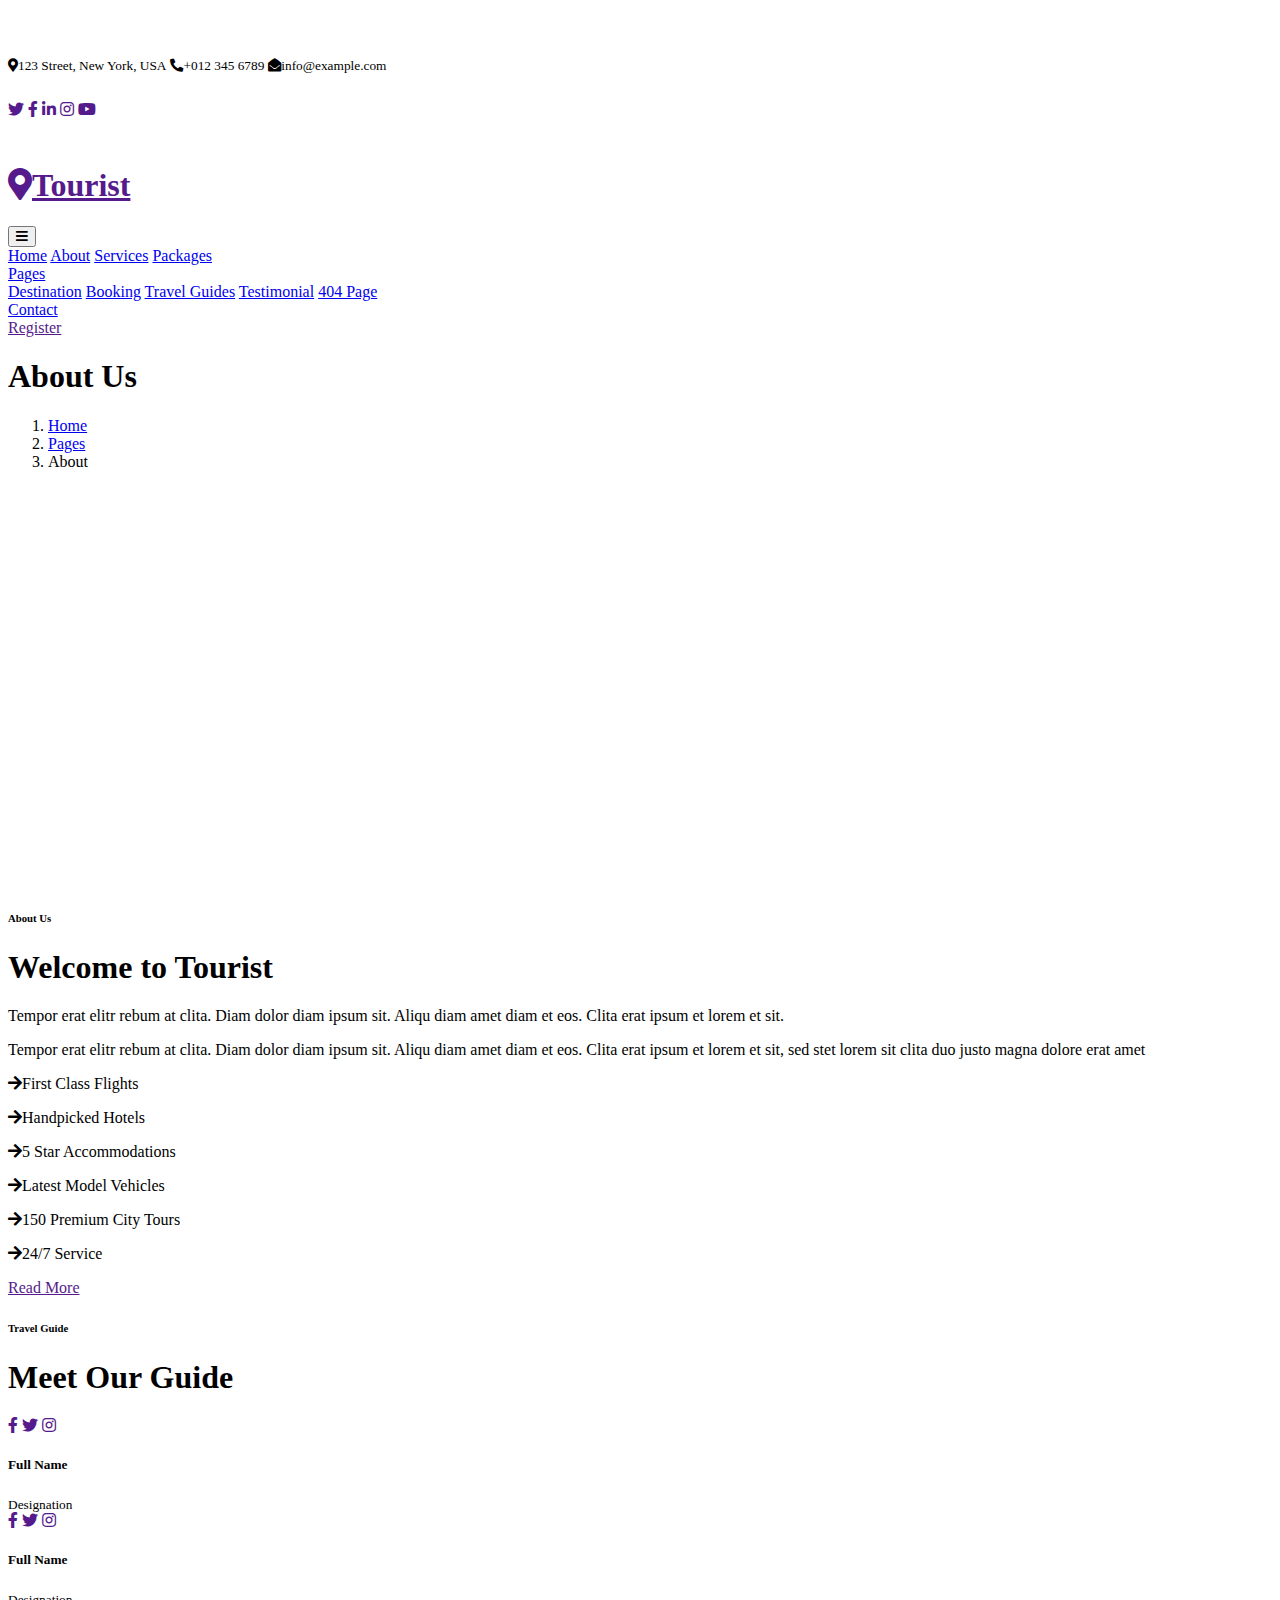
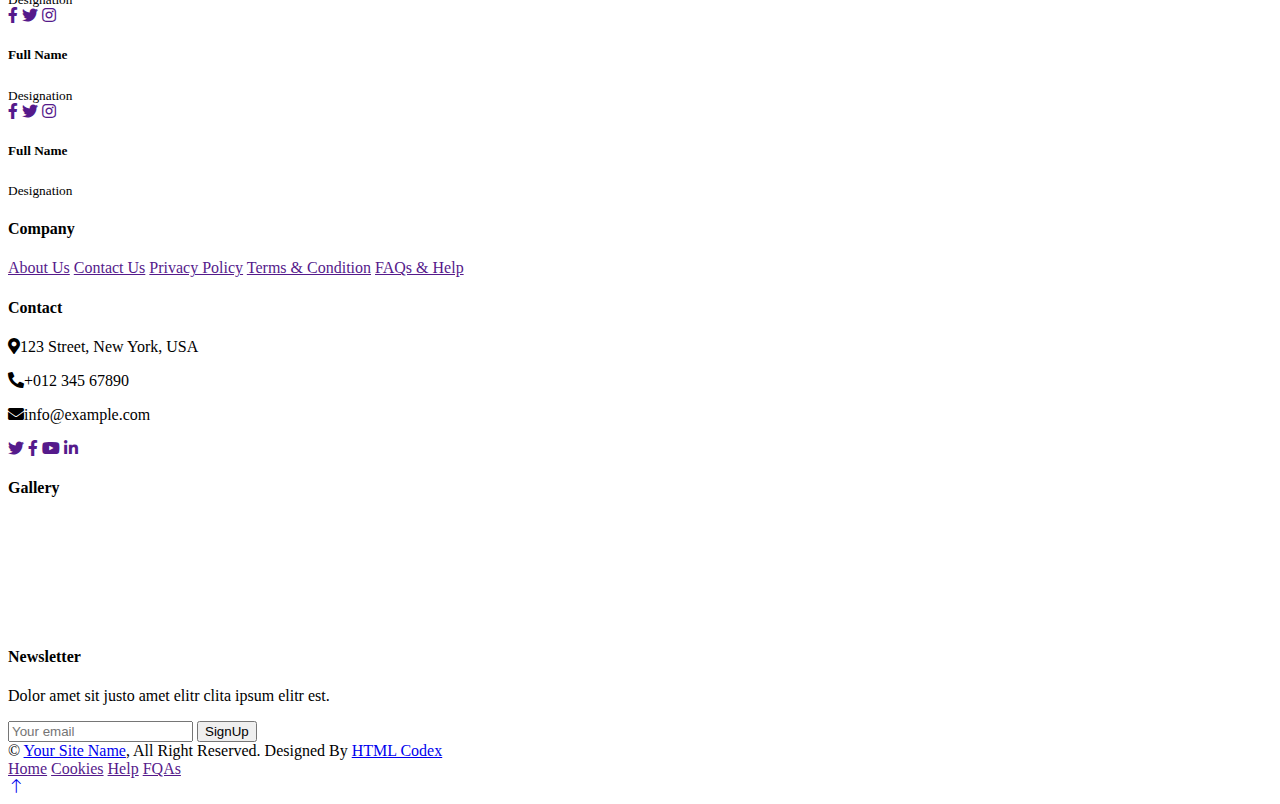
==== about.html @ 9c090e41 "Add files via upload" ====
<!DOCTYPE html>
<html lang="en">

<head>
    <meta charset="utf-8">
    <title>Tourist - Travel Agency HTML Template</title>
    <meta content="width=device-width, initial-scale=1.0" name="viewport">
    <meta content="" name="keywords">
    <meta content="" name="description">

    <!-- Favicon -->
    <link href="img/favicon.ico" rel="icon">

    <!-- Google Web Fonts -->
    <link rel="preconnect" href="https://fonts.googleapis.com">
    <link rel="preconnect" href="https://fonts.gstatic.com" crossorigin>
    <link href="https://fonts.googleapis.com/css2?family=Heebo:wght@400;500;600&family=Nunito:wght@600;700;800&display=swap" rel="stylesheet">

    <!-- Icon Font Stylesheet -->
    <link href="https://cdnjs.cloudflare.com/ajax/libs/font-awesome/5.10.0/css/all.min.css" rel="stylesheet">
    <link href="https://cdn.jsdelivr.net/npm/bootstrap-icons@1.4.1/font/bootstrap-icons.css" rel="stylesheet">

    <!-- Libraries Stylesheet -->
    <link href="lib/animate/animate.min.css" rel="stylesheet">
    <link href="lib/owlcarousel/assets/owl.carousel.min.css" rel="stylesheet">
    <link href="lib/tempusdominus/css/tempusdominus-bootstrap-4.min.css" rel="stylesheet" />

    <!-- Customized Bootstrap Stylesheet -->
    <link href="css/bootstrap.min.css" rel="stylesheet">

    <!-- Template Stylesheet -->
    <link href="css/style.css" rel="stylesheet">
</head>

<body>
    <!-- Spinner Start -->
    <div id="spinner" class="show bg-white position-fixed translate-middle w-100 vh-100 top-50 start-50 d-flex align-items-center justify-content-center">
        <div class="spinner-border text-primary" style="width: 3rem; height: 3rem;" role="status">
            <span class="sr-only">Loading...</span>
        </div>
    </div>
    <!-- Spinner End -->


    <!-- Topbar Start -->
    <div class="container-fluid bg-dark px-5 d-none d-lg-block">
        <div class="row gx-0">
            <div class="col-lg-8 text-center text-lg-start mb-2 mb-lg-0">
                <div class="d-inline-flex align-items-center" style="height: 45px;">
                    <small class="me-3 text-light"><i class="fa fa-map-marker-alt me-2"></i>123 Street, New York, USA</small>
                    <small class="me-3 text-light"><i class="fa fa-phone-alt me-2"></i>+012 345 6789</small>
                    <small class="text-light"><i class="fa fa-envelope-open me-2"></i>info@example.com</small>
                </div>
            </div>
            <div class="col-lg-4 text-center text-lg-end">
                <div class="d-inline-flex align-items-center" style="height: 45px;">
                    <a class="btn btn-sm btn-outline-light btn-sm-square rounded-circle me-2" href=""><i class="fab fa-twitter fw-normal"></i></a>
                    <a class="btn btn-sm btn-outline-light btn-sm-square rounded-circle me-2" href=""><i class="fab fa-facebook-f fw-normal"></i></a>
                    <a class="btn btn-sm btn-outline-light btn-sm-square rounded-circle me-2" href=""><i class="fab fa-linkedin-in fw-normal"></i></a>
                    <a class="btn btn-sm btn-outline-light btn-sm-square rounded-circle me-2" href=""><i class="fab fa-instagram fw-normal"></i></a>
                    <a class="btn btn-sm btn-outline-light btn-sm-square rounded-circle" href=""><i class="fab fa-youtube fw-normal"></i></a>
                </div>
            </div>
        </div>
    </div>
    <!-- Topbar End -->


    <!-- Navbar & Hero Start -->
    <div class="container-fluid position-relative p-0">
        <nav class="navbar navbar-expand-lg navbar-light px-4 px-lg-5 py-3 py-lg-0">
            <a href="" class="navbar-brand p-0">
                <h1 class="text-primary m-0"><i class="fa fa-map-marker-alt me-3"></i>Tourist</h1>
                <!-- <img src="img/logo.png" alt="Logo"> -->
            </a>
            <button class="navbar-toggler" type="button" data-bs-toggle="collapse" data-bs-target="#navbarCollapse">
                <span class="fa fa-bars"></span>
            </button>
            <div class="collapse navbar-collapse" id="navbarCollapse">
                <div class="navbar-nav ms-auto py-0">
                    <a href="index.html" class="nav-item nav-link">Home</a>
                    <a href="about.html" class="nav-item nav-link active">About</a>
                    <a href="service.html" class="nav-item nav-link">Services</a>
                    <a href="package.html" class="nav-item nav-link">Packages</a>
                    <div class="nav-item dropdown">
                        <a href="#" class="nav-link dropdown-toggle" data-bs-toggle="dropdown">Pages</a>
                        <div class="dropdown-menu m-0">
                            <a href="destination.html" class="dropdown-item">Destination</a>
                            <a href="booking.html" class="dropdown-item">Booking</a>
                            <a href="team.html" class="dropdown-item">Travel Guides</a>
                            <a href="testimonial.html" class="dropdown-item">Testimonial</a>
                            <a href="404.html" class="dropdown-item">404 Page</a>
                        </div>
                    </div>
                    <a href="contact.html" class="nav-item nav-link">Contact</a>
                </div>
                <a href="" class="btn btn-primary rounded-pill py-2 px-4">Register</a>
            </div>
        </nav>

        <div class="container-fluid bg-primary py-5 mb-5 hero-header">
            <div class="container py-5">
                <div class="row justify-content-center py-5">
                    <div class="col-lg-10 pt-lg-5 mt-lg-5 text-center">
                        <h1 class="display-3 text-white animated slideInDown">About Us</h1>
                        <nav aria-label="breadcrumb">
                            <ol class="breadcrumb justify-content-center">
                                <li class="breadcrumb-item"><a href="#">Home</a></li>
                                <li class="breadcrumb-item"><a href="#">Pages</a></li>
                                <li class="breadcrumb-item text-white active" aria-current="page">About</li>
                            </ol>
                        </nav>
                    </div>
                </div>
            </div>
        </div>
    </div>
    <!-- Navbar & Hero End -->


    <!-- About Start -->
    <div class="container-xxl py-5">
        <div class="container">
            <div class="row g-5">
                <div class="col-lg-6 wow fadeInUp" data-wow-delay="0.1s" style="min-height: 400px;">
                    <div class="position-relative h-100">
                        <img class="img-fluid position-absolute w-100 h-100" src="img/about.jpg" alt="" style="object-fit: cover;">
                    </div>
                </div>
                <div class="col-lg-6 wow fadeInUp" data-wow-delay="0.3s">
                    <h6 class="section-title bg-white text-start text-primary pe-3">About Us</h6>
                    <h1 class="mb-4">Welcome to <span class="text-primary">Tourist</span></h1>
                    <p class="mb-4">Tempor erat elitr rebum at clita. Diam dolor diam ipsum sit. Aliqu diam amet diam et eos. Clita erat ipsum et lorem et sit.</p>
                    <p class="mb-4">Tempor erat elitr rebum at clita. Diam dolor diam ipsum sit. Aliqu diam amet diam et eos. Clita erat ipsum et lorem et sit, sed stet lorem sit clita duo justo magna dolore erat amet</p>
                    <div class="row gy-2 gx-4 mb-4">
                        <div class="col-sm-6">
                            <p class="mb-0"><i class="fa fa-arrow-right text-primary me-2"></i>First Class Flights</p>
                        </div>
                        <div class="col-sm-6">
                            <p class="mb-0"><i class="fa fa-arrow-right text-primary me-2"></i>Handpicked Hotels</p>
                        </div>
                        <div class="col-sm-6">
                            <p class="mb-0"><i class="fa fa-arrow-right text-primary me-2"></i>5 Star Accommodations</p>
                        </div>
                        <div class="col-sm-6">
                            <p class="mb-0"><i class="fa fa-arrow-right text-primary me-2"></i>Latest Model Vehicles</p>
                        </div>
                        <div class="col-sm-6">
                            <p class="mb-0"><i class="fa fa-arrow-right text-primary me-2"></i>150 Premium City Tours</p>
                        </div>
                        <div class="col-sm-6">
                            <p class="mb-0"><i class="fa fa-arrow-right text-primary me-2"></i>24/7 Service</p>
                        </div>
                    </div>
                    <a class="btn btn-primary py-3 px-5 mt-2" href="">Read More</a>
                </div>
            </div>
        </div>
    </div>
    <!-- About End -->


    <!-- Team Start -->
    <div class="container-xxl py-5">
        <div class="container">
            <div class="text-center wow fadeInUp" data-wow-delay="0.1s">
                <h6 class="section-title bg-white text-center text-primary px-3">Travel Guide</h6>
                <h1 class="mb-5">Meet Our Guide</h1>
            </div>
            <div class="row g-4">
                <div class="col-lg-3 col-md-6 wow fadeInUp" data-wow-delay="0.1s">
                    <div class="team-item">
                        <div class="overflow-hidden">
                            <img class="img-fluid" src="img/team-1.jpg" alt="">
                        </div>
                        <div class="position-relative d-flex justify-content-center" style="margin-top: -19px;">
                            <a class="btn btn-square mx-1" href=""><i class="fab fa-facebook-f"></i></a>
                            <a class="btn btn-square mx-1" href=""><i class="fab fa-twitter"></i></a>
                            <a class="btn btn-square mx-1" href=""><i class="fab fa-instagram"></i></a>
                        </div>
                        <div class="text-center p-4">
                            <h5 class="mb-0">Full Name</h5>
                            <small>Designation</small>
                        </div>
                    </div>
                </div>
                <div class="col-lg-3 col-md-6 wow fadeInUp" data-wow-delay="0.3s">
                    <div class="team-item">
                        <div class="overflow-hidden">
                            <img class="img-fluid" src="img/team-2.jpg" alt="">
                        </div>
                        <div class="position-relative d-flex justify-content-center" style="margin-top: -19px;">
                            <a class="btn btn-square mx-1" href=""><i class="fab fa-facebook-f"></i></a>
                            <a class="btn btn-square mx-1" href=""><i class="fab fa-twitter"></i></a>
                            <a class="btn btn-square mx-1" href=""><i class="fab fa-instagram"></i></a>
                        </div>
                        <div class="text-center p-4">
                            <h5 class="mb-0">Full Name</h5>
                            <small>Designation</small>
                        </div>
                    </div>
                </div>
                <div class="col-lg-3 col-md-6 wow fadeInUp" data-wow-delay="0.5s">
                    <div class="team-item">
                        <div class="overflow-hidden">
                            <img class="img-fluid" src="img/team-3.jpg" alt="">
                        </div>
                        <div class="position-relative d-flex justify-content-center" style="margin-top: -19px;">
                            <a class="btn btn-square mx-1" href=""><i class="fab fa-facebook-f"></i></a>
                            <a class="btn btn-square mx-1" href=""><i class="fab fa-twitter"></i></a>
                            <a class="btn btn-square mx-1" href=""><i class="fab fa-instagram"></i></a>
                        </div>
                        <div class="text-center p-4">
                            <h5 class="mb-0">Full Name</h5>
                            <small>Designation</small>
                        </div>
                    </div>
                </div>
                <div class="col-lg-3 col-md-6 wow fadeInUp" data-wow-delay="0.7s">
                    <div class="team-item">
                        <div class="overflow-hidden">
                            <img class="img-fluid" src="img/team-4.jpg" alt="">
                        </div>
                        <div class="position-relative d-flex justify-content-center" style="margin-top: -19px;">
                            <a class="btn btn-square mx-1" href=""><i class="fab fa-facebook-f"></i></a>
                            <a class="btn btn-square mx-1" href=""><i class="fab fa-twitter"></i></a>
                            <a class="btn btn-square mx-1" href=""><i class="fab fa-instagram"></i></a>
                        </div>
                        <div class="text-center p-4">
                            <h5 class="mb-0">Full Name</h5>
                            <small>Designation</small>
                        </div>
                    </div>
                </div>
            </div>
        </div>
    </div>
    <!-- Team End -->
        

    <!-- Footer Start -->
    <div class="container-fluid bg-dark text-light footer pt-5 mt-5 wow fadeIn" data-wow-delay="0.1s">
        <div class="container py-5">
            <div class="row g-5">
                <div class="col-lg-3 col-md-6">
                    <h4 class="text-white mb-3">Company</h4>
                    <a class="btn btn-link" href="">About Us</a>
                    <a class="btn btn-link" href="">Contact Us</a>
                    <a class="btn btn-link" href="">Privacy Policy</a>
                    <a class="btn btn-link" href="">Terms & Condition</a>
                    <a class="btn btn-link" href="">FAQs & Help</a>
                </div>
                <div class="col-lg-3 col-md-6">
                    <h4 class="text-white mb-3">Contact</h4>
                    <p class="mb-2"><i class="fa fa-map-marker-alt me-3"></i>123 Street, New York, USA</p>
                    <p class="mb-2"><i class="fa fa-phone-alt me-3"></i>+012 345 67890</p>
                    <p class="mb-2"><i class="fa fa-envelope me-3"></i>info@example.com</p>
                    <div class="d-flex pt-2">
                        <a class="btn btn-outline-light btn-social" href=""><i class="fab fa-twitter"></i></a>
                        <a class="btn btn-outline-light btn-social" href=""><i class="fab fa-facebook-f"></i></a>
                        <a class="btn btn-outline-light btn-social" href=""><i class="fab fa-youtube"></i></a>
                        <a class="btn btn-outline-light btn-social" href=""><i class="fab fa-linkedin-in"></i></a>
                    </div>
                </div>
                <div class="col-lg-3 col-md-6">
                    <h4 class="text-white mb-3">Gallery</h4>
                    <div class="row g-2 pt-2">
                        <div class="col-4">
                            <img class="img-fluid bg-light p-1" src="img/package-1.jpg" alt="">
                        </div>
                        <div class="col-4">
                            <img class="img-fluid bg-light p-1" src="img/package-2.jpg" alt="">
                        </div>
                        <div class="col-4">
                            <img class="img-fluid bg-light p-1" src="img/package-3.jpg" alt="">
                        </div>
                        <div class="col-4">
                            <img class="img-fluid bg-light p-1" src="img/package-2.jpg" alt="">
                        </div>
                        <div class="col-4">
                            <img class="img-fluid bg-light p-1" src="img/package-3.jpg" alt="">
                        </div>
                        <div class="col-4">
                            <img class="img-fluid bg-light p-1" src="img/package-1.jpg" alt="">
                        </div>
                    </div>
                </div>
                <div class="col-lg-3 col-md-6">
                    <h4 class="text-white mb-3">Newsletter</h4>
                    <p>Dolor amet sit justo amet elitr clita ipsum elitr est.</p>
                    <div class="position-relative mx-auto" style="max-width: 400px;">
                        <input class="form-control border-primary w-100 py-3 ps-4 pe-5" type="text" placeholder="Your email">
                        <button type="button" class="btn btn-primary py-2 position-absolute top-0 end-0 mt-2 me-2">SignUp</button>
                    </div>
                </div>
            </div>
        </div>
        <div class="container">
            <div class="copyright">
                <div class="row">
                    <div class="col-md-6 text-center text-md-start mb-3 mb-md-0">
                        &copy; <a class="border-bottom" href="#">Your Site Name</a>, All Right Reserved.

                        <!--/*** This template is free as long as you keep the footer author’s credit link/attribution link/backlink. If you'd like to use the template without the footer author’s credit link/attribution link/backlink, you can purchase the Credit Removal License from "https://htmlcodex.com/credit-removal". Thank you for your support. ***/-->
                        Designed By <a class="border-bottom" href="https://htmlcodex.com">HTML Codex</a>
                    </div>
                    <div class="col-md-6 text-center text-md-end">
                        <div class="footer-menu">
                            <a href="">Home</a>
                            <a href="">Cookies</a>
                            <a href="">Help</a>
                            <a href="">FQAs</a>
                        </div>
                    </div>
                </div>
            </div>
        </div>
    </div>
    <!-- Footer End -->


    <!-- Back to Top -->
    <a href="#" class="btn btn-lg btn-primary btn-lg-square back-to-top"><i class="bi bi-arrow-up"></i></a>


    <!-- JavaScript Libraries -->
    <script src="https://code.jquery.com/jquery-3.4.1.min.js"></script>
    <script src="https://cdn.jsdelivr.net/npm/bootstrap@5.0.0/dist/js/bootstrap.bundle.min.js"></script>
    <script src="lib/wow/wow.min.js"></script>
    <script src="lib/easing/easing.min.js"></script>
    <script src="lib/waypoints/waypoints.min.js"></script>
    <script src="lib/owlcarousel/owl.carousel.min.js"></script>
    <script src="lib/tempusdominus/js/moment.min.js"></script>
    <script src="lib/tempusdominus/js/moment-timezone.min.js"></script>
    <script src="lib/tempusdominus/js/tempusdominus-bootstrap-4.min.js"></script>

    <!-- Template Javascript -->
    <script src="js/main.js"></script>
</body>

</html>
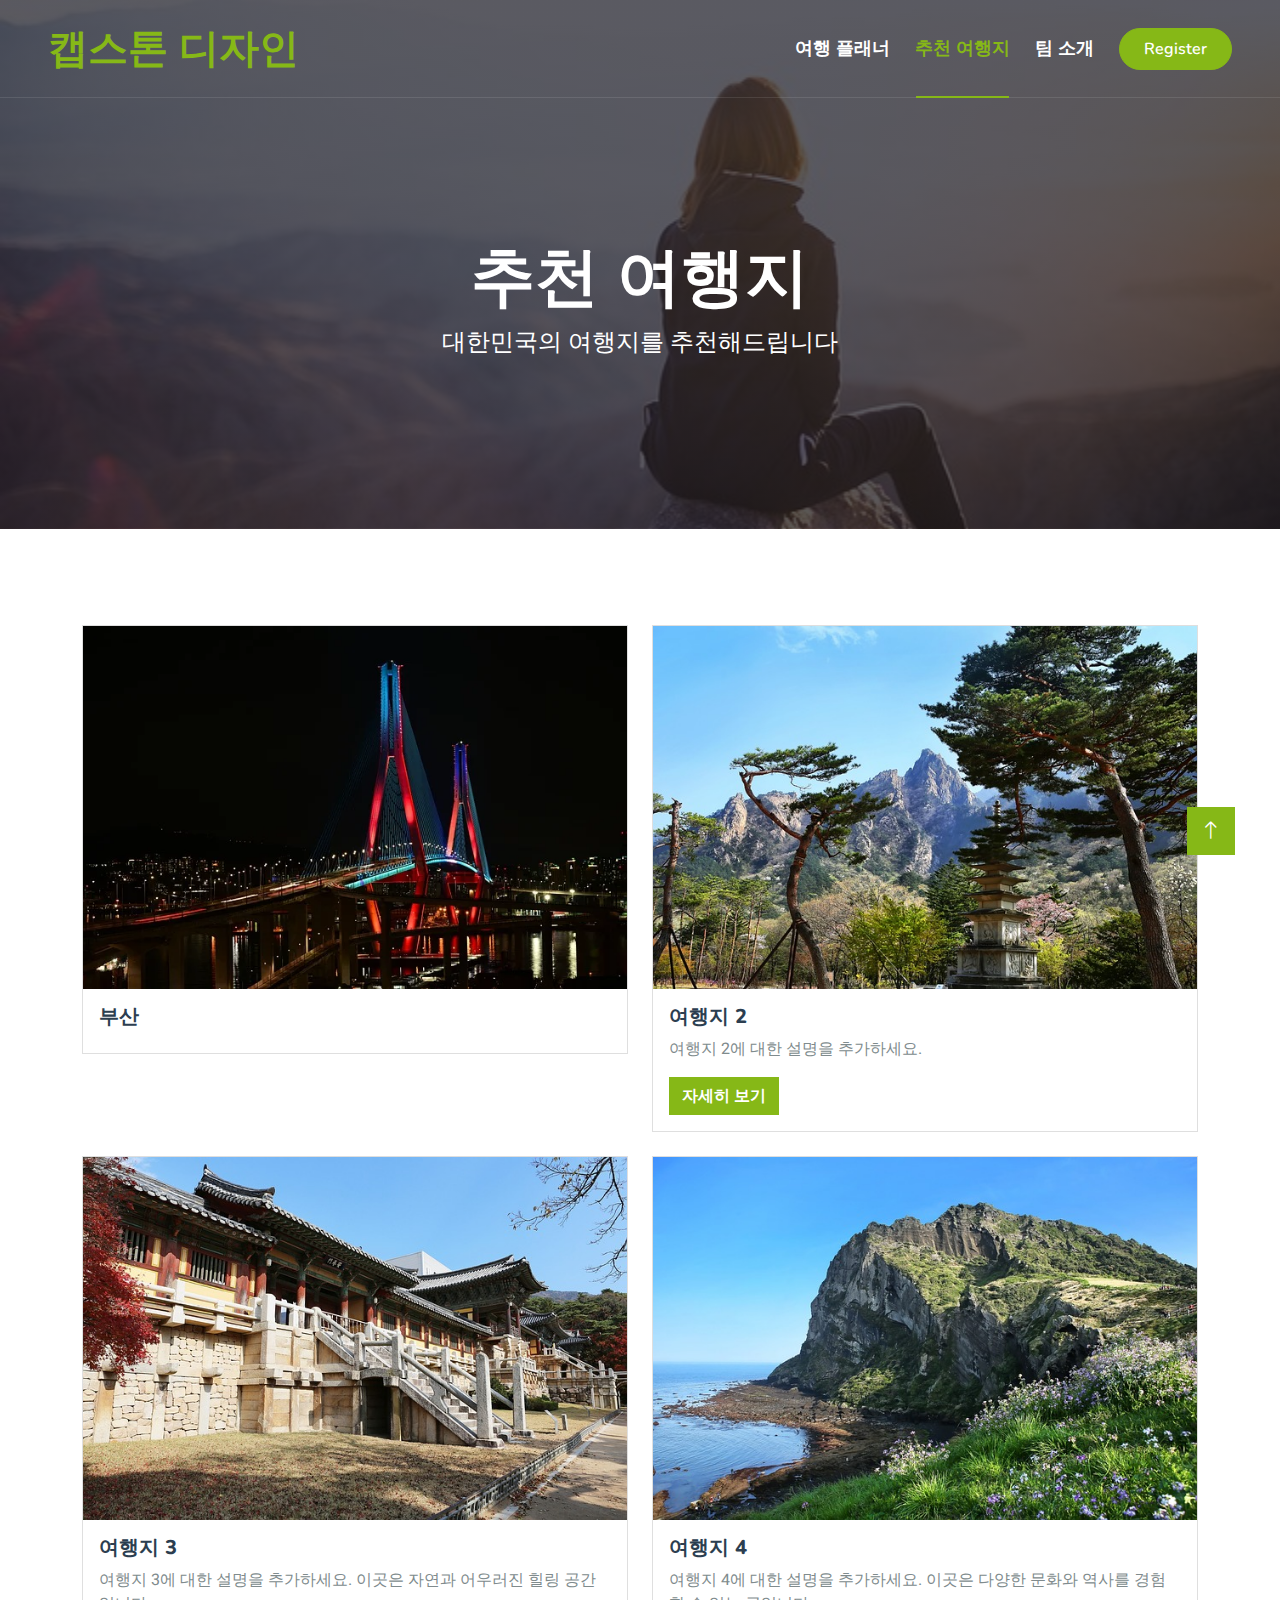
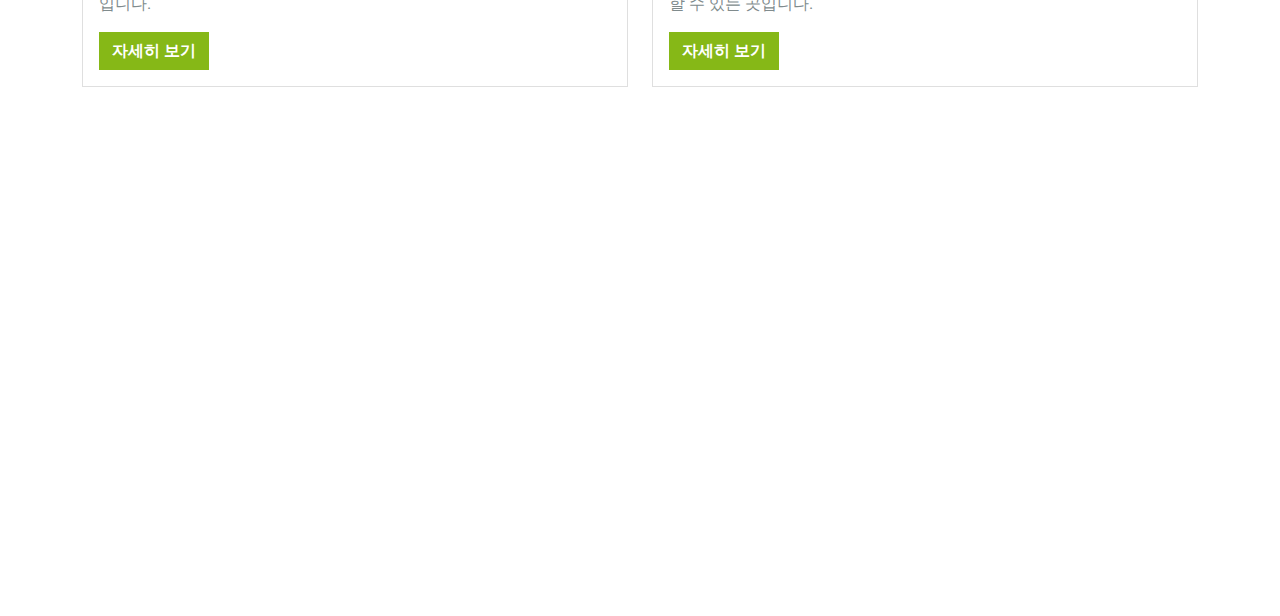
==== commit 3b3ace5f: "sdaf" ====
--- a/about.html
+++ b/about.html
@@ -3,10 +3,8 @@
 
 <head>
     <meta charset="utf-8">
-    <title>Tourist - Travel Agency HTML Template</title>
+    <title>여행을 떠나요</title>
     <meta content="width=device-width, initial-scale=1.0" name="viewport">
-    <meta content="" name="keywords">
-    <meta content="" name="description">
 
     <!-- Favicon -->
     <link href="img/favicon.ico" rel="icon">
@@ -30,6 +28,16 @@
 
     <!-- Template Stylesheet -->
     <link href="css/style.css" rel="stylesheet">
+
+    <!-- Kakao Maps API -->
+    <script src="https://code.jquery.com/jquery-3.6.0.min.js"></script>
+    <script src="https://dapi.kakao.com/v2/maps/sdk.js?appkey=59ebfcad3f66c80075841a35e3f8da57&libraries=services"></script>
+
+    <!-- Bootstrap JS (필요한 경우 jQuery 포함) -->
+    <script src="https://cdn.jsdelivr.net/npm/bootstrap@5.3.0/dist/js/bootstrap.bundle.min.js"></script>
+
+
+    
 </head>
 
 <body>
@@ -39,60 +47,22 @@
             <span class="sr-only">Loading...</span>
         </div>
     </div>
-    <!-- Spinner End -->
-
-
-    <!-- Topbar Start -->
-    <div class="container-fluid bg-dark px-5 d-none d-lg-block">
-        <div class="row gx-0">
-            <div class="col-lg-8 text-center text-lg-start mb-2 mb-lg-0">
-                <div class="d-inline-flex align-items-center" style="height: 45px;">
-                    <small class="me-3 text-light"><i class="fa fa-map-marker-alt me-2"></i>123 Street, New York, USA</small>
-                    <small class="me-3 text-light"><i class="fa fa-phone-alt me-2"></i>+012 345 6789</small>
-                    <small class="text-light"><i class="fa fa-envelope-open me-2"></i>info@example.com</small>
-                </div>
-            </div>
-            <div class="col-lg-4 text-center text-lg-end">
-                <div class="d-inline-flex align-items-center" style="height: 45px;">
-                    <a class="btn btn-sm btn-outline-light btn-sm-square rounded-circle me-2" href=""><i class="fab fa-twitter fw-normal"></i></a>
-                    <a class="btn btn-sm btn-outline-light btn-sm-square rounded-circle me-2" href=""><i class="fab fa-facebook-f fw-normal"></i></a>
-                    <a class="btn btn-sm btn-outline-light btn-sm-square rounded-circle me-2" href=""><i class="fab fa-linkedin-in fw-normal"></i></a>
-                    <a class="btn btn-sm btn-outline-light btn-sm-square rounded-circle me-2" href=""><i class="fab fa-instagram fw-normal"></i></a>
-                    <a class="btn btn-sm btn-outline-light btn-sm-square rounded-circle" href=""><i class="fab fa-youtube fw-normal"></i></a>
-                </div>
-            </div>
-        </div>
-    </div>
-    <!-- Topbar End -->
-
-
-    <!-- Navbar & Hero Start -->
-    <div class="container-fluid position-relative p-0">
+
+     <!-- Navbar & Hero Start -->
+     <div class="container-fluid position-relative p-0">
         <nav class="navbar navbar-expand-lg navbar-light px-4 px-lg-5 py-3 py-lg-0">
             <a href="" class="navbar-brand p-0">
-                <h1 class="text-primary m-0"><i class="fa fa-map-marker-alt me-3"></i>Tourist</h1>
-                <!-- <img src="img/logo.png" alt="Logo"> -->
+                <h1 class="text-primary m-0">캡스톤 디자인</h1>
             </a>
             <button class="navbar-toggler" type="button" data-bs-toggle="collapse" data-bs-target="#navbarCollapse">
                 <span class="fa fa-bars"></span>
             </button>
             <div class="collapse navbar-collapse" id="navbarCollapse">
                 <div class="navbar-nav ms-auto py-0">
-                    <a href="index.html" class="nav-item nav-link">Home</a>
-                    <a href="about.html" class="nav-item nav-link active">About</a>
-                    <a href="service.html" class="nav-item nav-link">Services</a>
-                    <a href="package.html" class="nav-item nav-link">Packages</a>
-                    <div class="nav-item dropdown">
-                        <a href="#" class="nav-link dropdown-toggle" data-bs-toggle="dropdown">Pages</a>
-                        <div class="dropdown-menu m-0">
-                            <a href="destination.html" class="dropdown-item">Destination</a>
-                            <a href="booking.html" class="dropdown-item">Booking</a>
-                            <a href="team.html" class="dropdown-item">Travel Guides</a>
-                            <a href="testimonial.html" class="dropdown-item">Testimonial</a>
-                            <a href="404.html" class="dropdown-item">404 Page</a>
-                        </div>
-                    </div>
-                    <a href="contact.html" class="nav-item nav-link">Contact</a>
+                    <a href="index.html" class="nav-item nav-link">여행 플래너</a>
+                    <a href="about.html" class="nav-item nav-link active">추천 여행지</a>
+                    <a href="service.html" class="nav-item nav-link">팀 소개</a>
+                    
                 </div>
                 <a href="" class="btn btn-primary rounded-pill py-2 px-4">Register</a>
             </div>
@@ -102,15 +72,8 @@
             <div class="container py-5">
                 <div class="row justify-content-center py-5">
                     <div class="col-lg-10 pt-lg-5 mt-lg-5 text-center">
-                        <h1 class="display-3 text-white animated slideInDown">About Us</h1>
-                        <nav aria-label="breadcrumb">
-                            <ol class="breadcrumb justify-content-center">
-                                <li class="breadcrumb-item"><a href="#">Home</a></li>
-                                <li class="breadcrumb-item"><a href="#">Pages</a></li>
-                                <li class="breadcrumb-item text-white active" aria-current="page">About</li>
-                            </ol>
-                        </nav>
-                    </div>
+                        <h1 class="display-3 text-white animated slideInDown">추천 여행지</h1>
+                        <p class="fs-4 text-white mb-4 animated slideInDown">대한민국의 여행지를 추천해드립니다</p>
                 </div>
             </div>
         </div>
@@ -118,124 +81,111 @@
     <!-- Navbar & Hero End -->
 
 
-    <!-- About Start -->
-    <div class="container-xxl py-5">
+    <!-- about Start -->
+    <section id="about" class="py-5">
         <div class="container">
-            <div class="row g-5">
-                <div class="col-lg-6 wow fadeInUp" data-wow-delay="0.1s" style="min-height: 400px;">
-                    <div class="position-relative h-100">
-                        <img class="img-fluid position-absolute w-100 h-100" src="img/about.jpg" alt="" style="object-fit: cover;">
-                    </div>
-                </div>
-                <div class="col-lg-6 wow fadeInUp" data-wow-delay="0.3s">
-                    <h6 class="section-title bg-white text-start text-primary pe-3">About Us</h6>
-                    <h1 class="mb-4">Welcome to <span class="text-primary">Tourist</span></h1>
-                    <p class="mb-4">Tempor erat elitr rebum at clita. Diam dolor diam ipsum sit. Aliqu diam amet diam et eos. Clita erat ipsum et lorem et sit.</p>
-                    <p class="mb-4">Tempor erat elitr rebum at clita. Diam dolor diam ipsum sit. Aliqu diam amet diam et eos. Clita erat ipsum et lorem et sit, sed stet lorem sit clita duo justo magna dolore erat amet</p>
-                    <div class="row gy-2 gx-4 mb-4">
-                        <div class="col-sm-6">
-                            <p class="mb-0"><i class="fa fa-arrow-right text-primary me-2"></i>First Class Flights</p>
-                        </div>
-                        <div class="col-sm-6">
-                            <p class="mb-0"><i class="fa fa-arrow-right text-primary me-2"></i>Handpicked Hotels</p>
-                        </div>
-                        <div class="col-sm-6">
-                            <p class="mb-0"><i class="fa fa-arrow-right text-primary me-2"></i>5 Star Accommodations</p>
-                        </div>
-                        <div class="col-sm-6">
-                            <p class="mb-0"><i class="fa fa-arrow-right text-primary me-2"></i>Latest Model Vehicles</p>
-                        </div>
-                        <div class="col-sm-6">
-                            <p class="mb-0"><i class="fa fa-arrow-right text-primary me-2"></i>150 Premium City Tours</p>
-                        </div>
-                        <div class="col-sm-6">
-                            <p class="mb-0"><i class="fa fa-arrow-right text-primary me-2"></i>24/7 Service</p>
-                        </div>
-                    </div>
-                    <a class="btn btn-primary py-3 px-5 mt-2" href="">Read More</a>
-                </div>
-            </div>
-        </div>
-    </div>
-    <!-- About End -->
-
-
-    <!-- Team Start -->
-    <div class="container-xxl py-5">
-        <div class="container">
-            <div class="text-center wow fadeInUp" data-wow-delay="0.1s">
-                <h6 class="section-title bg-white text-center text-primary px-3">Travel Guide</h6>
-                <h1 class="mb-5">Meet Our Guide</h1>
-            </div>
-            <div class="row g-4">
-                <div class="col-lg-3 col-md-6 wow fadeInUp" data-wow-delay="0.1s">
-                    <div class="team-item">
-                        <div class="overflow-hidden">
-                            <img class="img-fluid" src="img/team-1.jpg" alt="">
-                        </div>
-                        <div class="position-relative d-flex justify-content-center" style="margin-top: -19px;">
-                            <a class="btn btn-square mx-1" href=""><i class="fab fa-facebook-f"></i></a>
-                            <a class="btn btn-square mx-1" href=""><i class="fab fa-twitter"></i></a>
-                            <a class="btn btn-square mx-1" href=""><i class="fab fa-instagram"></i></a>
-                        </div>
-                        <div class="text-center p-4">
-                            <h5 class="mb-0">Full Name</h5>
-                            <small>Designation</small>
-                        </div>
-                    </div>
-                </div>
-                <div class="col-lg-3 col-md-6 wow fadeInUp" data-wow-delay="0.3s">
-                    <div class="team-item">
-                        <div class="overflow-hidden">
-                            <img class="img-fluid" src="img/team-2.jpg" alt="">
-                        </div>
-                        <div class="position-relative d-flex justify-content-center" style="margin-top: -19px;">
-                            <a class="btn btn-square mx-1" href=""><i class="fab fa-facebook-f"></i></a>
-                            <a class="btn btn-square mx-1" href=""><i class="fab fa-twitter"></i></a>
-                            <a class="btn btn-square mx-1" href=""><i class="fab fa-instagram"></i></a>
-                        </div>
-                        <div class="text-center p-4">
-                            <h5 class="mb-0">Full Name</h5>
-                            <small>Designation</small>
-                        </div>
-                    </div>
-                </div>
-                <div class="col-lg-3 col-md-6 wow fadeInUp" data-wow-delay="0.5s">
-                    <div class="team-item">
-                        <div class="overflow-hidden">
-                            <img class="img-fluid" src="img/team-3.jpg" alt="">
-                        </div>
-                        <div class="position-relative d-flex justify-content-center" style="margin-top: -19px;">
-                            <a class="btn btn-square mx-1" href=""><i class="fab fa-facebook-f"></i></a>
-                            <a class="btn btn-square mx-1" href=""><i class="fab fa-twitter"></i></a>
-                            <a class="btn btn-square mx-1" href=""><i class="fab fa-instagram"></i></a>
-                        </div>
-                        <div class="text-center p-4">
-                            <h5 class="mb-0">Full Name</h5>
-                            <small>Designation</small>
-                        </div>
-                    </div>
-                </div>
-                <div class="col-lg-3 col-md-6 wow fadeInUp" data-wow-delay="0.7s">
-                    <div class="team-item">
-                        <div class="overflow-hidden">
-                            <img class="img-fluid" src="img/team-4.jpg" alt="">
-                        </div>
-                        <div class="position-relative d-flex justify-content-center" style="margin-top: -19px;">
-                            <a class="btn btn-square mx-1" href=""><i class="fab fa-facebook-f"></i></a>
-                            <a class="btn btn-square mx-1" href=""><i class="fab fa-twitter"></i></a>
-                            <a class="btn btn-square mx-1" href=""><i class="fab fa-instagram"></i></a>
-                        </div>
-                        <div class="text-center p-4">
-                            <h5 class="mb-0">Full Name</h5>
-                            <small>Designation</small>
-                        </div>
-                    </div>
-                </div>
-            </div>
-        </div>
-    </div>
-    <!-- Team End -->
+            <div class="row">
+                <div class="col-lg-6 mb-4">
+                    <div class="card">
+                        <img src="img/destination/busan.webp" class="card-img-top" alt="부산" 
+                             onclick="showTravelLocation('부산')">
+                        <div class="card-body">
+                            <h5 class="card-title">부산</h5>
+                        </div>
+                    </div>
+                </div>              
+            <div class="col-lg-6 mb-4">
+                    <div class="card">
+                        <img src="img/destination/gangwondo.jpg" class="card-img-top" alt="여행지 2">
+                        <div class="card-body">
+                            <h5 class="card-title">여행지 2</h5>
+                            <p class="card-text">여행지 2에 대한 설명을 추가하세요.</p>
+                            <button type="button" class="btn btn-primary" data-bs-toggle="modal" data-bs-target="#travelLocationModal" 
+                                    onclick="showTravelLocation('여행지 2', '여행지 2에 대한 자세한 설명을 여기에 추가하세요.')">자세히 보기</button>
+                        </div>
+                    </div>
+                </div>
+            <div class="col-lg-6 mb-4">
+                <div class="card">
+                    <img src="img/destination/gyeongju.jpg" class="card-img-top" alt="여행지 3">
+                    <div class="card-body">
+                        <h5 class="card-title">여행지 3</h5>
+                        <p class="card-text">여행지 3에 대한 설명을 추가하세요. 이곳은 자연과 어우러진 힐링 공간입니다.</p>
+                        <a href="destination3.html" class="btn btn-primary">자세히 보기</a>
+                    </div>
+                </div>
+            </div>
+            <div class="col-lg-6 mb-4">
+                <div class="card">
+                    <img src="img/destination/jejudo.jpg" class="card-img-top" alt="여행지 4">
+                    <div class="card-body">
+                        <h5 class="card-title">여행지 4</h5>
+                        <p class="card-text">여행지 4에 대한 설명을 추가하세요. 이곳은 다양한 문화와 역사를 경험할 수 있는 곳입니다.</p>
+                        <a href="destination4.html" class="btn btn-primary">자세히 보기</a>
+                    </div>
+                </div>
+            </div>
+        </div>
+    </div>
+</section>
+<!-- about End -->
+
+<!-- Modal -->
+<div class="modal fade" id="travelLocationModal" tabindex="-1" aria-labelledby="travelLocationModalLabel" aria-hidden="true">
+    <div class="modal-dialog">
+        <div class="modal-content">
+            <div class="modal-header">
+                <h5 class="modal-title" id="travelLocationModalLabel">여행지 설명</h5>
+                <button type="button" class="btn-close" data-bs-dismiss="modal" aria-label="Close"></button>
+            </div>
+            <div class="modal-body" id="modalBodyContent">
+                <!-- 여기에서 여행지에 대한 설명과 이미지를 표시합니다. -->
+                <img id="modalImage" src="" alt="" class="img-fluid mb-3"> <!-- 이미지 추가 -->
+                <div id="modalDescription"></div> <!-- 설명 추가 -->
+            </div>
+            <div class="modal-footer">
+                <button type="button" class="btn btn-secondary" data-bs-dismiss="modal">닫기</button>
+            </div>
+        </div>
+    </div>
+</div>
+
+
+<script>
+    let travelData;
+
+    // 페이지가 로드될 때 JSON 파일을 불러오기
+    window.onload = function() {
+        fetch('travelLocations.json')
+            .then(response => response.json())
+            .then(data => {
+                travelData = data;
+            });
+    };
+
+    function showTravelLocation(city) {
+        const location = travelData[city];
+
+        if (location) {
+            document.getElementById('travelLocationModalLabel').innerText = city;
+            document.getElementById('modalDescription').innerText = location.description; // 설명 설정
+            document.getElementById('modalImage').src = location.image; // 이미지 URL 설정
+
+            // 모달 설정
+            var modal = new bootstrap.Modal(document.getElementById('travelLocationModal'), {
+                backdrop: 'static'
+            });
+            modal.show();
+        }
+    }
+
+    $('#travelLocationModal').on('hidden.bs.modal', function () {
+        $('body').removeClass('modal-open'); // Bootstrap의 기본 클래스를 제거
+        $('.modal-backdrop').remove(); // 모달 백드롭 제거
+    });
+</script>
+
+
         
 
     <!-- Footer Start -->
--- a/css/style.css
+++ b/css/style.css
@@ -0,0 +1,443 @@
+/********** Template CSS **********/
+:root {
+    --primary: #86B817;
+    --secondary: #FE8800;
+    --light: #F5F5F5;
+    --dark: #14141F;
+}
+
+.fw-medium {
+    font-weight: 600 !important;
+}
+
+.fw-semi-bold {
+    font-weight: 700 !important;
+}
+
+.back-to-top {
+    position: fixed;
+    display: none;
+    right: 45px;
+    bottom: 45px;
+    z-index: 99;
+}
+
+
+/*** Spinner ***/
+#spinner {
+    opacity: 0;
+    visibility: hidden;
+    transition: opacity .5s ease-out, visibility 0s linear .5s;
+    z-index: 99999;
+}
+
+#spinner.show {
+    transition: opacity .5s ease-out, visibility 0s linear 0s;
+    visibility: visible;
+    opacity: 1;
+}
+
+
+/*** Button ***/
+.btn {
+    font-family: 'Nunito', sans-serif;
+    font-weight: 600;
+    transition: .5s;
+}
+
+.btn.btn-primary,
+.btn.btn-secondary {
+    color: #FFFFFF;
+}
+
+.btn-square {
+    width: 38px;
+    height: 38px;
+}
+
+.btn-sm-square {
+    width: 32px;
+    height: 32px;
+}
+
+.btn-lg-square {
+    width: 48px;
+    height: 48px;
+}
+
+.btn-square,
+.btn-sm-square,
+.btn-lg-square {
+    padding: 0;
+    display: flex;
+    align-items: center;
+    justify-content: center;
+    font-weight: normal;
+    border-radius: 0px;
+}
+
+
+/*** Navbar ***/
+.navbar-light .navbar-nav .nav-link {
+    font-family: 'Nunito', sans-serif;
+    position: relative;
+    margin-right: 25px;
+    padding: 35px 0;
+    color: #FFFFFF !important;
+    font-size: 18px;
+    font-weight: 600;
+    outline: none;
+    transition: .5s;
+}
+
+.sticky-top.navbar-light .navbar-nav .nav-link {
+    padding: 20px 0;
+    color: var(--dark) !important;
+}
+
+.navbar-light .navbar-nav .nav-link:hover,
+.navbar-light .navbar-nav .nav-link.active {
+    color: var(--primary) !important;
+}
+
+.navbar-light .navbar-brand img {
+    max-height: 60px;
+    transition: .5s;
+}
+
+.sticky-top.navbar-light .navbar-brand img {
+    max-height: 45px;
+}
+
+@media (max-width: 991.98px) {
+    .sticky-top.navbar-light {
+        position: relative;
+        background: #FFFFFF;
+    }
+
+    .navbar-light .navbar-collapse {
+        margin-top: 15px;
+        border-top: 1px solid #DDDDDD;
+    }
+
+    .navbar-light .navbar-nav .nav-link,
+    .sticky-top.navbar-light .navbar-nav .nav-link {
+        padding: 10px 0;
+        margin-left: 0;
+        color: var(--dark) !important;
+    }
+
+    .navbar-light .navbar-brand img {
+        max-height: 45px;
+    }
+}
+
+@media (min-width: 992px) {
+    .navbar-light {
+        position: absolute;
+        width: 100%;
+        top: 0;
+        left: 0;
+        border-bottom: 1px solid rgba(256, 256, 256, .1);
+        z-index: 999;
+    }
+    
+    .sticky-top.navbar-light {
+        position: fixed;
+        background: #FFFFFF;
+    }
+
+    .navbar-light .navbar-nav .nav-link::before {
+        position: absolute;
+        content: "";
+        width: 0;
+        height: 2px;
+        bottom: -1px;
+        left: 50%;
+        background: var(--primary);
+        transition: .5s;
+    }
+
+    .navbar-light .navbar-nav .nav-link:hover::before,
+    .navbar-light .navbar-nav .nav-link.active::before {
+        width: calc(100% - 2px);
+        left: 1px;
+    }
+
+    .navbar-light .navbar-nav .nav-link.nav-contact::before {
+        display: none;
+    }
+}
+
+
+/*** Hero Header ***/
+.hero-header {
+    background: linear-gradient(rgba(20, 20, 31, .7), rgba(20, 20, 31, .7)), url(../img/bg-hero.jpg);
+    background-position: center center;
+    background-repeat: no-repeat;
+    background-size: cover;
+}
+
+.breadcrumb-item + .breadcrumb-item::before {
+    color: rgba(255, 255, 255, .5);
+}
+
+
+/*** Section Title ***/
+.section-title {
+    position: relative;
+    display: inline-block;
+    text-transform: uppercase;
+}
+
+.section-title::before {
+    position: absolute;
+    content: "";
+    width: calc(100% + 80px);
+    height: 2px;
+    top: 4px;
+    left: -40px;
+    background: var(--primary);
+    z-index: -1;
+}
+
+.section-title::after {
+    position: absolute;
+    content: "";
+    width: calc(100% + 120px);
+    height: 2px;
+    bottom: 5px;
+    left: -60px;
+    background: var(--primary);
+    z-index: -1;
+}
+
+.section-title.text-start::before {
+    width: calc(100% + 40px);
+    left: 0;
+}
+
+.section-title.text-start::after {
+    width: calc(100% + 60px);
+    left: 0;
+}
+
+
+/*** Service ***/
+.service-item {
+    box-shadow: 0 0 45px rgba(0, 0, 0, .08);
+    transition: .5s;
+}
+
+.service-item:hover {
+    background: var(--primary);
+}
+
+.service-item * {
+    transition: .5s;
+}
+
+.service-item:hover * {
+    color: var(--light) !important;
+}
+
+
+/*** Destination ***/
+.destination img {
+    transition: .5s;
+}
+
+.destination a:hover img {
+    transform: scale(1.1);
+}
+
+
+/*** Package ***/
+.package-item {
+    box-shadow: 0 0 45px rgba(0, 0, 0, .08);
+}
+
+.package-item img {
+    transition: .5s;
+}
+
+.package-item:hover img {
+    transform: scale(1.1);
+}
+
+
+/*** Booking ***/
+.booking {
+    background: linear-gradient(rgba(15, 23, 43, .7), rgba(15, 23, 43, .7)), url(../img/booking.jpg);
+    background-position: center center;
+    background-repeat: no-repeat;
+    background-size: cover;
+}
+
+
+/*** Team ***/
+.team-item {
+    box-shadow: 0 0 45px rgba(0, 0, 0, .08);
+}
+
+.team-item img {
+    transition: .5s;
+}
+
+.team-item:hover img {
+    transform: scale(1.1);
+}
+
+.team-item .btn {
+    background: #FFFFFF;
+    color: var(--primary);
+    border-radius: 20px;
+    border-bottom: 1px solid var(--primary);
+}
+
+.team-item .btn:hover {
+    background: var(--primary);
+    color: #FFFFFF;
+}
+
+
+/*** Testimonial ***/
+.testimonial-carousel::before {
+    position: absolute;
+    content: "";
+    top: 0;
+    left: 0;
+    height: 100%;
+    width: 0;
+    background: linear-gradient(to right, rgba(255, 255, 255, 1) 0%, rgba(255, 255, 255, 0) 100%);
+    z-index: 1;
+}
+
+.testimonial-carousel::after {
+    position: absolute;
+    content: "";
+    top: 0;
+    right: 0;
+    height: 100%;
+    width: 0;
+    background: linear-gradient(to left, rgba(255, 255, 255, 1) 0%, rgba(255, 255, 255, 0) 100%);
+    z-index: 1;
+}
+
+@media (min-width: 768px) {
+    .testimonial-carousel::before,
+    .testimonial-carousel::after {
+        width: 200px;
+    }
+}
+
+@media (min-width: 992px) {
+    .testimonial-carousel::before,
+    .testimonial-carousel::after {
+        width: 300px;
+    }
+}
+
+.testimonial-carousel .owl-item .testimonial-item,
+.testimonial-carousel .owl-item.center .testimonial-item * {
+    transition: .5s;
+}
+
+.testimonial-carousel .owl-item.center .testimonial-item {
+    background: var(--primary) !important;
+    border-color: var(--primary) !important;
+}
+
+.testimonial-carousel .owl-item.center .testimonial-item * {
+    color: #FFFFFF !important;
+}
+
+.testimonial-carousel .owl-dots {
+    margin-top: 24px;
+    display: flex;
+    align-items: flex-end;
+    justify-content: center;
+}
+
+.testimonial-carousel .owl-dot {
+    position: relative;
+    display: inline-block;
+    margin: 0 5px;
+    width: 15px;
+    height: 15px;
+    border: 1px solid #CCCCCC;
+    border-radius: 15px;
+    transition: .5s;
+}
+
+.testimonial-carousel .owl-dot.active {
+    background: var(--primary);
+    border-color: var(--primary);
+}
+
+
+/*** Footer ***/
+.footer .btn.btn-social {
+    margin-right: 5px;
+    width: 35px;
+    height: 35px;
+    display: flex;
+    align-items: center;
+    justify-content: center;
+    color: var(--light);
+    font-weight: normal;
+    border: 1px solid #FFFFFF;
+    border-radius: 35px;
+    transition: .3s;
+}
+
+.footer .btn.btn-social:hover {
+    color: var(--primary);
+}
+
+.footer .btn.btn-link {
+    display: block;
+    margin-bottom: 5px;
+    padding: 0;
+    text-align: left;
+    color: #FFFFFF;
+    font-size: 15px;
+    font-weight: normal;
+    text-transform: capitalize;
+    transition: .3s;
+}
+
+.footer .btn.btn-link::before {
+    position: relative;
+    content: "\f105";
+    font-family: "Font Awesome 5 Free";
+    font-weight: 900;
+    margin-right: 10px;
+}
+
+.footer .btn.btn-link:hover {
+    letter-spacing: 1px;
+    box-shadow: none;
+}
+
+.footer .copyright {
+    padding: 25px 0;
+    font-size: 15px;
+    border-top: 1px solid rgba(256, 256, 256, .1);
+}
+
+.footer .copyright a {
+    color: var(--light);
+}
+
+.footer .footer-menu a {
+    margin-right: 15px;
+    padding-right: 15px;
+    border-right: 1px solid rgba(255, 255, 255, .1);
+}
+
+.footer .footer-menu a:last-child {
+    margin-right: 0;
+    padding-right: 0;
+    border-right: none;
+}